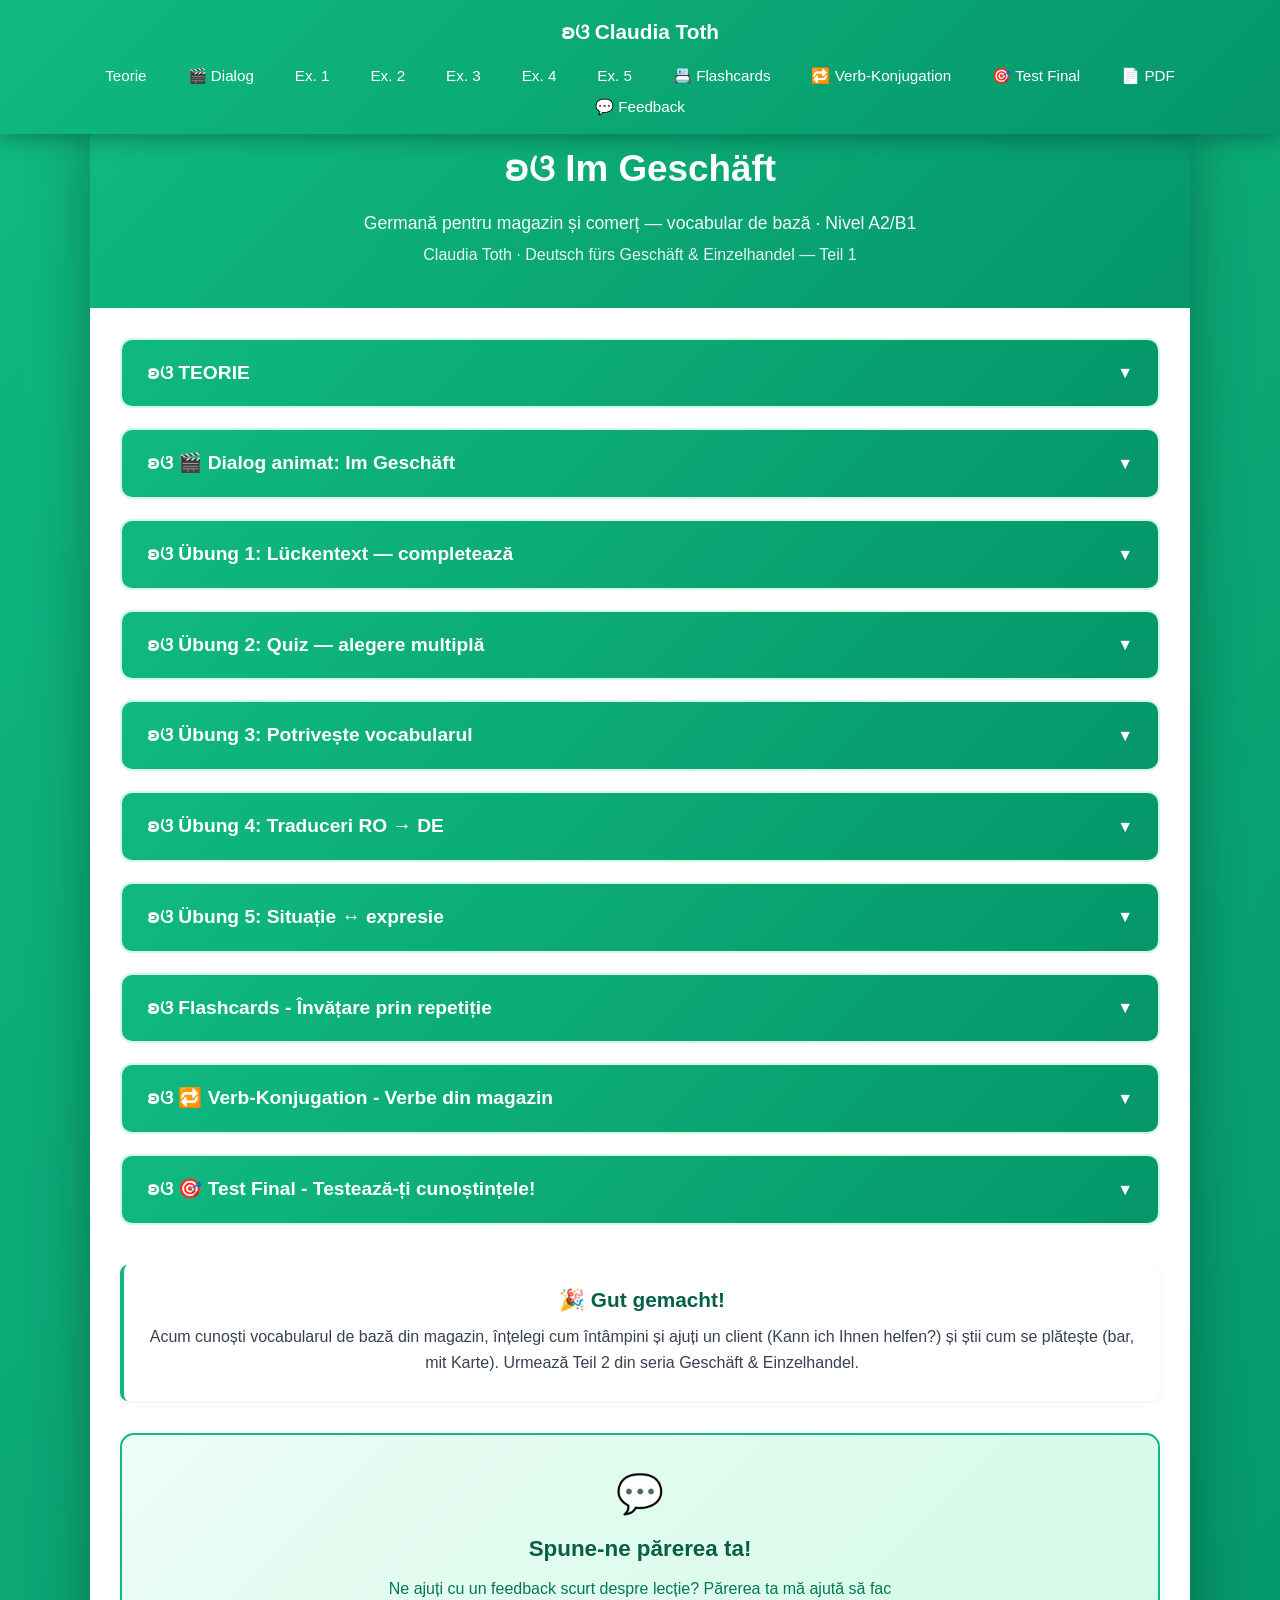
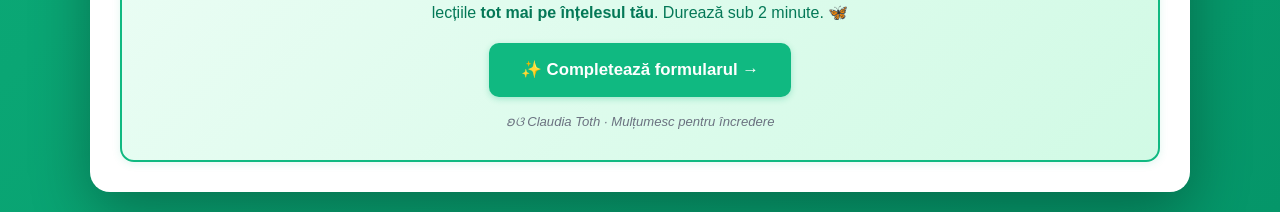
==== index.html @ 5a0e4836 "Geschäft Teil 1: Im Geschäft (A2/B1) — lecție completă Prima lecție din seria 🛒 Geschäft & Einzelhan" ====
<!DOCTYPE html>
<html lang="ro">
<head>
    <meta charset="UTF-8">
    <meta name="robots" content="noindex, nofollow">
    <meta name="viewport" content="width=device-width, initial-scale=1.0">
    <title>Im Geschäft — germană pentru magazin · A2/B1</title>
    <meta property="og:title" content="Geschäft Teil 1 — Im Geschäft">
    <meta property="og:description" content="Germană pentru magazin și comerț: vocabular de bază (client, casă de marcat, marfă, raft) + dialog animat la cumpărături. Nivel A2/B1.">
    <meta property="og:type" content="website">
    <link rel="stylesheet" href="styles.css">
</head>
<body>
    <nav class="navbar">
        <a href="#top" class="navbar-logo">ʚଓ Claudia Toth</a>
        <ul class="navbar-menu">
            <li><a href="#teorie" onclick="openSection(0)">Teorie</a></li>
            <li><a href="#dialog" onclick="openSection(1)">🎬 Dialog</a></li>
            <li><a href="#ex1" onclick="openSection(2)">Ex. 1</a></li>
            <li><a href="#ex2" onclick="openSection(3)">Ex. 2</a></li>
            <li><a href="#ex3" onclick="openSection(4)">Ex. 3</a></li>
            <li><a href="#ex4" onclick="openSection(5)">Ex. 4</a></li>
            <li><a href="#ex5" onclick="openSection(6)">Ex. 5</a></li>
            <li><a href="#flashcards" onclick="openSection(7)">📇 Flashcards</a></li>
            <li><a href="#verbs" onclick="openSection(8)">🔁 Verb-Konjugation</a></li>
            <li><a href="#final-test" onclick="openSection(9)">🎯 Test Final</a></li>
            <li><a href="curs-geschaeft-1-im-geschaeft.pdf" download>📄 PDF</a></li>
            <li><a href="https://yaz5dfqyx89.typeform.com/to/JHBHSIRc" target="_blank" rel="noopener noreferrer">💬 Feedback</a></li>
        </ul>
    </nav>

    <div class="container" id="top">
        <div class="header">
            <h1>ʚଓ Im Geschäft</h1>
            <p class="subtitle">Germană pentru magazin și comerț — vocabular de bază · Nivel A2/B1</p>
            <p>Claudia Toth · Deutsch fürs Geschäft & Einzelhandel — Teil 1</p>
        </div>

        <div class="content">
            <div class="section" id="teorie">
                <div class="section-header" onclick="toggleMainSection(0)"><h3>ʚଓ TEORIE</h3><span class="arrow">▼</span></div>
                <div class="section-content" id="main-section-0"><div id="theory-container"></div></div>
            </div>

            <div class="section" id="dialog">
                <div class="section-header" onclick="toggleMainSection(1)"><h3>ʚଓ 🎬 Dialog animat: Im Geschäft</h3><span class="arrow">▼</span></div>
                <div class="section-content" id="main-section-1">
                    <p style="margin-bottom:14px;"><em>Apasă ▶️ Pornește. Andreea intră într-un magazin, caută câteva produse și plătește la casă, vorbind cu vânzătoarea Frau Wagner. Ascultă cum folosesc vocabularul din lecție în context real. Reascultă orice replică cu 🔁.</em></p>
                    <div id="dialog1-container"></div>
                </div>
            </div>

            <div class="section" id="ex1">
                <div class="section-header" onclick="toggleMainSection(2)"><h3>ʚଓ Übung 1: Lückentext — completează</h3><span class="arrow">▼</span></div>
                <div class="section-content" id="main-section-2">
                    <div id="ex1-container"></div>
                    <div class="btn-container"><button class="btn btn-check" onclick="checkExercise(1)">✓ Verifica</button><button class="btn btn-reset" onclick="resetExercise(1)">↻ Reseteaza</button></div>
                    <div class="score" id="score-1"></div>
                </div>
            </div>

            <div class="section" id="ex2">
                <div class="section-header" onclick="toggleMainSection(3)"><h3>ʚଓ Übung 2: Quiz — alegere multiplă</h3><span class="arrow">▼</span></div>
                <div class="section-content" id="main-section-3">
                    <div id="ex2-container"></div>
                    <div class="btn-container"><button class="btn btn-check" onclick="checkExercise(2)">✓ Verifica</button><button class="btn btn-reset" onclick="resetExercise(2)">↻ Reseteaza</button></div>
                    <div class="score" id="score-2"></div>
                </div>
            </div>

            <div class="section" id="ex3">
                <div class="section-header" onclick="toggleMainSection(4)"><h3>ʚଓ Übung 3: Potrivește vocabularul</h3><span class="arrow">▼</span></div>
                <div class="section-content" id="main-section-4">
                    <div id="ex3-container"></div>
                    <div class="btn-container"><button class="btn btn-check" onclick="checkExercise(3)">✓ Verifica</button><button class="btn btn-reset" onclick="resetExercise(3)">↻ Reseteaza</button></div>
                    <div class="score" id="score-3"></div>
                </div>
            </div>

            <div class="section" id="ex4">
                <div class="section-header" onclick="toggleMainSection(5)"><h3>ʚଓ Übung 4: Traduceri RO → DE</h3><span class="arrow">▼</span></div>
                <div class="section-content" id="main-section-5">
                    <div id="ex4-container"></div>
                    <div class="btn-container"><button class="btn btn-check" onclick="checkExercise(4)">✓ Verifica</button><button class="btn btn-reset" onclick="resetExercise(4)">↻ Reseteaza</button></div>
                    <div class="score" id="score-4"></div>
                </div>
            </div>

            <div class="section" id="ex5">
                <div class="section-header" onclick="toggleMainSection(6)"><h3>ʚଓ Übung 5: Situație ↔ expresie</h3><span class="arrow">▼</span></div>
                <div class="section-content" id="main-section-6">
                    <div id="ex5-container"></div>
                    <div class="btn-container"><button class="btn btn-check" onclick="checkExercise(5)">✓ Verifica</button><button class="btn btn-reset" onclick="resetExercise(5)">↻ Reseteaza</button></div>
                    <div class="score" id="score-5"></div>
                </div>
            </div>

            <div class="section" id="flashcards">
                <div class="section-header" onclick="toggleMainSection(7)"><h3>ʚଓ Flashcards - Învățare prin repetiție</h3><span class="arrow">▼</span></div>
                <div class="section-content" id="main-section-7"><div id="flashcards-container"></div></div>
            </div>

            <div class="section" id="verbs">
                <div class="section-header" onclick="toggleMainSection(8)"><h3>ʚଓ 🔁 Verb-Konjugation - Verbe din magazin</h3><span class="arrow">▼</span></div>
                <div class="section-content" id="main-section-8"><div id="verbs-container"></div></div>
            </div>

            <div class="section" id="final-test">
                <div class="section-header" onclick="toggleMainSection(9)"><h3>ʚଓ 🎯 Test Final - Testează-ți cunoștințele!</h3><span class="arrow">▼</span></div>
                <div class="section-content" id="main-section-9"><div id="final-test-container"></div></div>
            </div>

            <div class="theory-box" style="text-align: center; margin-top: 40px;">
                <p style="font-size: 1.3rem; font-weight: bold; color: #065f46;">🎉 Gut gemacht!</p>
                <p>Acum cunoști vocabularul de bază din magazin, înțelegi cum întâmpini și ajuți un client (Kann ich Ihnen helfen?) și știi cum se plătește (bar, mit Karte). Urmează Teil 2 din seria Geschäft & Einzelhandel.</p>
            </div>

            <!-- ===== FEEDBACK BANNER ===== -->
            <div style="background: linear-gradient(135deg, #ecfdf5 0%, #d1fae5 100%); border: 2px solid #10B981; border-radius: 14px; padding: 28px 24px; margin-top: 32px; text-align: center; box-shadow: 0 2px 8px rgba(16, 185, 129, 0.12);">
                <div style="font-size: 2.4rem; margin-bottom: 6px;">💬</div>
                <h3 style="color: #065f46; font-size: 1.4rem; margin: 0 0 10px; font-weight: bold;">Spune-ne părerea ta!</h3>
                <p style="color: #047857; font-size: 1rem; margin: 0 0 18px; max-width: 540px; margin-left: auto; margin-right: auto; line-height: 1.5;">
                    Ne ajuți cu un feedback scurt despre lecție? Părerea ta mă ajută să fac lecțiile <strong>tot mai pe înțelesul tău</strong>. Durează sub 2 minute. 🦋
                </p>
                <a href="https://yaz5dfqyx89.typeform.com/to/JHBHSIRc" target="_blank" rel="noopener noreferrer" style="display: inline-block; background: #10B981; color: white; padding: 14px 32px; border-radius: 10px; text-decoration: none; font-weight: bold; font-size: 1.05rem; box-shadow: 0 2px 6px rgba(16, 185, 129, 0.3);">✨ Completează formularul →</a>
                <p style="color: #6b7280; font-size: 0.82rem; margin-top: 14px; font-style: italic;">ʚଓ Claudia Toth · Mulțumesc pentru încredere</p>
            </div>
        </div>
    </div>

    <script src="theory.js"></script>
    <script src="dialogs.js?v=1"></script>
    <script src="exercises.js"></script>
    <script src="flashcards.js"></script>
    <script src="verbs.js"></script>
    <script src="final-test.js"></script>
    <script src="main.js"></script>
</body>
</html>
---- styles.css ----
/* ============================================
   CLAUDIA TOTH - NOMEN-VERB-VERBINDUNGEN
   Design verde profesional · Mobile responsive
   ============================================ */

* {
    margin: 0;
    padding: 0;
    box-sizing: border-box;
}

body {
    font-family: 'Segoe UI', Tahoma, Geneva, Verdana, sans-serif;
    background: linear-gradient(135deg, #10b981 0%, #059669 100%);
    line-height: 1.6;
    padding: 0;
    padding-top: 80px;
    min-height: 100vh;
    color: #374151;
}

/* ============================================
   NAVIGATION BAR
   ============================================ */
.navbar {
    position: fixed;
    top: 0;
    left: 0;
    right: 0;
    background: linear-gradient(135deg, #10b981 0%, #059669 100%);
    padding: 15px 30px;
    box-shadow: 0 4px 20px rgba(0,0,0,0.3);
    z-index: 1000;
    display: flex;
    flex-direction: column;
    gap: 15px;
    align-items: center;
    justify-content: center;
}

.navbar-logo {
    color: white;
    font-size: 1.3rem;
    font-weight: bold;
    text-decoration: none;
}

.navbar-menu {
    display: flex;
    gap: 5px;
    list-style: none;
    align-items: center;
    flex-wrap: wrap;
    justify-content: center;
}

.navbar-menu a {
    color: white;
    text-decoration: none;
    padding: 10px 18px;
    border-radius: 8px;
    transition: all 0.3s;
    font-size: 0.95rem;
    font-weight: 500;
}

.navbar-menu a:hover {
    background: rgba(255,255,255,0.2);
    transform: translateY(-2px);
}

/* ============================================
   CONTAINER PRINCIPAL
   ============================================ */
.container {
    max-width: 1100px;
    margin: 20px auto;
    background: white;
    border-radius: 20px;
    box-shadow: 0 20px 60px rgba(0,0,0,0.3);
    overflow: hidden;
}

.header {
    background: linear-gradient(135deg, #10b981 0%, #059669 100%);
    color: white;
    padding: 40px 30px;
    text-align: center;
}

.header h1 {
    font-size: 2.3rem;
    margin-bottom: 10px;
}

.header .subtitle {
    font-size: 1.1rem;
    opacity: 0.95;
    margin-bottom: 5px;
}

.header p {
    font-size: 1rem;
    opacity: 0.9;
}

.content {
    padding: 30px;
}

/* ============================================
   SECȚIUNI (Teorie + Exerciții)
   ============================================ */
.section {
    margin-bottom: 20px;
    scroll-margin-top: 100px;
    border-radius: 12px;
    overflow: hidden;
    border: 2px solid #d1fae5;
}

.section-header {
    background: linear-gradient(135deg, #10b981 0%, #059669 100%);
    color: white;
    padding: 18px 25px;
    cursor: pointer;
    display: flex;
    justify-content: space-between;
    align-items: center;
    transition: all 0.3s;
}

.section-header:hover {
    background: linear-gradient(135deg, #059669 0%, #047857 100%);
}

.section-header h3 {
    font-size: 1.2rem;
}

.arrow {
    transition: transform 0.3s;
    font-size: 1rem;
}

.arrow.rotated {
    transform: rotate(180deg);
}

.section-content {
    display: none;
    padding: 25px;
    background: #f0fdf4;
}

.section-content.active {
    display: block;
    animation: fadeIn 0.4s ease-in-out;
}

@keyframes fadeIn {
    from { opacity: 0; transform: translateY(-5px); }
    to { opacity: 1; transform: translateY(0); }
}

/* ============================================
   SUB-SECȚIUNI (în Teorie)
   ============================================ */
.sub-section {
    margin-bottom: 12px;
    border-radius: 10px;
    overflow: hidden;
    border: 1px solid #a7f3d0;
    background: white;
}

.sub-section-header {
    background: #d1fae5;
    color: #065f46;
    padding: 12px 18px;
    cursor: pointer;
    display: flex;
    justify-content: space-between;
    align-items: center;
    font-weight: 600;
    transition: background 0.3s;
    gap: 10px;
}

.sub-section-header > span:first-child {
    flex: 1;
}

.sub-section-header:hover {
    background: #a7f3d0;
}

/* ============================================
   AUDIO PLAYER (Play / Stop la fiecare subtitlu)
   ============================================ */
.audio-player {
    display: flex;
    align-items: center;
}

.audio-btn {
    background: #10b981;
    color: white;
    border: none;
    width: 36px;
    height: 36px;
    border-radius: 50%;
    cursor: pointer;
    font-size: 0.9rem;
    transition: all 0.3s;
    display: flex;
    align-items: center;
    justify-content: center;
    padding: 0;
    box-shadow: 0 2px 6px rgba(16, 185, 129, 0.3);
}

.audio-btn:hover {
    background: #059669;
    transform: scale(1.1);
    box-shadow: 0 4px 10px rgba(16, 185, 129, 0.5);
}

.audio-btn:active {
    transform: scale(0.95);
}

.lesson-audio {
    display: flex;
    align-items: center;
    gap: 12px;
    margin-bottom: 18px;
    padding: 10px 14px;
    background: #f0fdf4;
    border-left: 4px solid #10b981;
    border-radius: 6px;
}

.lesson-audio-label {
    color: #065f46;
    font-weight: 600;
    font-size: 0.95rem;
}

.sub-arrow {
    transition: transform 0.3s;
}

.sub-arrow.rotated {
    transform: rotate(180deg);
}

.sub-section-content {
    display: none;
    padding: 18px;
    background: white;
}

.sub-section-content.active {
    display: block;
}

/* ============================================
   THEORY BOX
   ============================================ */
.theory-box {
    background: white;
    border-left: 4px solid #10b981;
    padding: 18px 22px;
    margin: 12px 0;
    border-radius: 8px;
    box-shadow: 0 2px 8px rgba(0,0,0,0.05);
}

.theory-box h4 {
    color: #065f46;
    margin-bottom: 10px;
    font-size: 1.1rem;
}

.theory-box p {
    margin-bottom: 8px;
}

.theory-box ul {
    margin-left: 20px;
    margin-top: 8px;
}

.theory-box li {
    margin-bottom: 6px;
}

/* Exemple în context */
.example-box {
    background: #ecfdf5;
    border: 1px dashed #10b981;
    padding: 12px 16px;
    border-radius: 8px;
    margin: 10px 0;
    font-style: italic;
}

.example-box .de {
    color: #065f46;
    font-weight: 600;
    font-style: normal;
}

.example-box .ro {
    color: #6b7280;
    font-size: 0.95rem;
    margin-top: 4px;
}

/* Tabele teorie */
.theory-table {
    width: 100%;
    border-collapse: collapse;
    margin: 12px 0;
    background: white;
    border-radius: 8px;
    overflow: hidden;
    box-shadow: 0 2px 6px rgba(0,0,0,0.05);
}

.theory-table th {
    background: #10b981;
    color: white;
    padding: 12px;
    text-align: left;
    font-weight: 600;
}

.theory-table td {
    padding: 10px 12px;
    border-bottom: 1px solid #d1fae5;
}

.theory-table tr:last-child td {
    border-bottom: none;
}

.theory-table tr:nth-child(even) {
    background: #f0fdf4;
}

.theory-table .verb {
    color: #059669;
    font-weight: bold;
}

.theory-table .nomen {
    color: #065f46;
    font-weight: 600;
}

.theory-table .ro-text {
    color: #6b7280;
    font-style: italic;
    font-size: 0.95rem;
}

/* ============================================
   EXERCIȚII
   ============================================ */
.exercise-instruction {
    background: #fffbeb;
    border-left: 4px solid #f59e0b;
    padding: 12px 18px;
    margin-bottom: 18px;
    border-radius: 8px;
    color: #78350f;
}

.exercise-item {
    background: white;
    padding: 15px 18px;
    margin-bottom: 12px;
    border-radius: 10px;
    display: flex;
    align-items: flex-start;
    gap: 12px;
    flex-wrap: wrap;
    box-shadow: 0 2px 6px rgba(0,0,0,0.05);
}

.exercise-number {
    background: #10b981;
    color: white;
    width: 30px;
    height: 30px;
    border-radius: 50%;
    display: flex;
    align-items: center;
    justify-content: center;
    font-weight: bold;
    flex-shrink: 0;
    font-size: 0.9rem;
}

.input-group {
    flex: 1;
    min-width: 200px;
    display: flex;
    flex-direction: column;
    gap: 6px;
}

.input-group label {
    color: #374151;
    font-size: 1rem;
    line-height: 1.5;
}

.input-group .nomen-highlight {
    color: #065f46;
    font-weight: bold;
    background: #d1fae5;
    padding: 2px 8px;
    border-radius: 5px;
}

.input-group input[type="text"],
.input-group select {
    padding: 10px 14px;
    border: 2px solid #d1fae5;
    border-radius: 8px;
    font-size: 1rem;
    font-family: inherit;
    transition: all 0.3s;
    background: white;
}

.input-group input[type="text"]:focus,
.input-group select:focus {
    outline: none;
    border-color: #10b981;
    box-shadow: 0 0 0 3px rgba(16, 185, 129, 0.15);
}

/* Multiple choice */
.mc-options {
    display: flex;
    flex-direction: column;
    gap: 8px;
    margin-top: 8px;
}

.mc-option {
    display: flex;
    align-items: center;
    gap: 10px;
    padding: 8px 12px;
    border-radius: 8px;
    transition: background 0.2s;
    cursor: pointer;
}

.mc-option:hover {
    background: #f0fdf4;
}

.mc-option input[type="radio"] {
    cursor: pointer;
    width: 18px;
    height: 18px;
    accent-color: #10b981;
}

.mc-option label {
    cursor: pointer;
    flex: 1;
}

/* Feedback */
.feedback {
    width: 100%;
    margin-top: 8px;
    padding: 0;
    font-size: 0.95rem;
    border-radius: 6px;
    transition: all 0.3s;
}

.feedback.correct {
    background: #d1fae5;
    color: #065f46;
    padding: 10px 14px;
    border-left: 3px solid #10b981;
}

.feedback.incorrect {
    background: #fee2e2;
    color: #991b1b;
    padding: 10px 14px;
    border-left: 3px solid #ef4444;
}

.feedback.correct::before {
    content: "✓ Richtig! ";
    font-weight: bold;
}

.feedback.incorrect::before {
    content: "✗ Falsch. ";
    font-weight: bold;
}

/* ============================================
   BUTOANE
   ============================================ */
.btn-container {
    display: flex;
    gap: 15px;
    justify-content: center;
    margin: 30px 0;
    flex-wrap: wrap;
}

.btn {
    padding: 14px 32px;
    border: none;
    border-radius: 10px;
    font-size: 1rem;
    font-weight: 600;
    cursor: pointer;
    transition: all 0.3s;
    font-family: inherit;
}

.btn-check {
    background: linear-gradient(135deg, #10b981 0%, #059669 100%);
    color: white;
}

.btn-check:hover {
    transform: translateY(-2px);
    box-shadow: 0 8px 20px rgba(16, 185, 129, 0.4);
}

.btn-reset {
    background: #6b7280;
    color: white;
}

.btn-reset:hover {
    background: #4b5563;
    transform: translateY(-2px);
    box-shadow: 0 8px 20px rgba(107, 114, 128, 0.4);
}

/* ============================================
   SCOR
   ============================================ */
.score {
    display: none;
    background: linear-gradient(135deg, #10b981 0%, #059669 100%);
    color: white;
    padding: 25px;
    border-radius: 12px;
    text-align: center;
    margin: 20px 0;
    scroll-margin-top: 100px;
}

.score.show {
    display: block;
    animation: fadeIn 0.5s;
}

.score-value {
    font-size: 2rem;
    font-weight: bold;
    margin-bottom: 10px;
}

.score-message {
    font-size: 1.1rem;
}

/* ============================================
   FLASHCARDS
   ============================================ */
.flashcard-counter {
    text-align: center;
    margin-bottom: 15px;
    color: #065f46;
    font-weight: 600;
}

.flashcard {
    background: white;
    border-radius: 16px;
    padding: 50px 30px;
    min-height: 220px;
    display: flex;
    align-items: center;
    justify-content: center;
    text-align: center;
    cursor: pointer;
    box-shadow: 0 4px 15px rgba(0,0,0,0.1);
    transition: transform 0.3s;
    position: relative;
    border: 3px solid #10b981;
}

.flashcard:hover {
    transform: scale(1.02);
}

.flashcard-content {
    width: 100%;
}

.flashcard .de {
    font-size: 1.8rem;
    color: #065f46;
    font-weight: bold;
    margin-bottom: 10px;
}

.flashcard .ro {
    font-size: 1.2rem;
    color: #6b7280;
    font-style: italic;
    display: none;
}

.flashcard.flipped .ro {
    display: block;
    animation: fadeIn 0.3s;
}

.flashcard-hint {
    position: absolute;
    bottom: 12px;
    left: 0;
    right: 0;
    color: #9ca3af;
    font-size: 0.85rem;
}

.flashcard-audio-btn {
    position: absolute;
    top: 15px;
    right: 15px;
    background: #10b981;
    color: white;
    border: none;
    width: 40px;
    height: 40px;
    border-radius: 50%;
    font-size: 1.2rem;
    cursor: pointer;
    transition: all 0.3s;
    display: flex;
    align-items: center;
    justify-content: center;
}

.flashcard-audio-btn:hover {
    background: #059669;
    transform: scale(1.1);
}

.flashcard-controls {
    display: flex;
    justify-content: space-between;
    gap: 15px;
    margin-top: 20px;
}

.flashcard-btn {
    flex: 1;
    background: linear-gradient(135deg, #10b981 0%, #059669 100%);
    color: white;
    padding: 12px;
    border: none;
    border-radius: 8px;
    cursor: pointer;
    font-size: 1rem;
    font-weight: 600;
    transition: all 0.3s;
    font-family: inherit;
}

.flashcard-btn:hover {
    transform: translateY(-2px);
    box-shadow: 0 4px 12px rgba(16, 185, 129, 0.4);
}

.flashcard-btn:disabled {
    background: #d1d5db;
    cursor: not-allowed;
    transform: none;
    box-shadow: none;
}

/* ============================================
   MOBILE RESPONSIVE
   ============================================ */
@media (max-width: 768px) {
    body {
        padding: 0;
        padding-top: 140px;
    }

    .navbar {
        padding: 15px;
    }

    .navbar-menu a {
        padding: 8px 12px;
        font-size: 0.85rem;
    }

    .container {
        margin: 10px;
        border-radius: 12px;
    }

    .header h1 {
        font-size: 1.6rem;
    }

    .header .subtitle {
        font-size: 0.95rem;
    }

    .content {
        padding: 15px;
    }

    .section-header h3 {
        font-size: 1rem;
    }

    .exercise-item {
        padding: 12px;
    }

    .input-group {
        min-width: 100%;
    }

    .btn {
        padding: 12px 24px;
        font-size: 0.95rem;
    }

    .flashcard {
        padding: 35px 20px;
        min-height: 180px;
    }

    .flashcard .de {
        font-size: 1.4rem;
    }

    .flashcard .ro {
        font-size: 1rem;
    }

    .theory-table,
    .grammar-table {
        font-size: 0.9rem;
        display: block;
        overflow-x: auto;
        white-space: nowrap;
        -webkit-overflow-scrolling: touch;
        max-width: 100%;
        scrollbar-width: thin;
        scrollbar-color: #f59e0b #fef3c7;
        background-image: linear-gradient(to right, transparent calc(100% - 32px), rgba(245, 158, 11, 0.28) 100%);
        background-attachment: local;
        background-repeat: no-repeat;
    }

    .theory-table::-webkit-scrollbar,
    .grammar-table::-webkit-scrollbar {
        height: 6px;
    }
    .theory-table::-webkit-scrollbar-track,
    .grammar-table::-webkit-scrollbar-track {
        background: #fef3c7;
        border-radius: 3px;
    }
    .theory-table::-webkit-scrollbar-thumb,
    .grammar-table::-webkit-scrollbar-thumb {
        background: #f59e0b;
        border-radius: 3px;
    }

    .theory-table::before,
    .grammar-table::before {
        content: '👈 Glisează lateral pentru toate coloanele 👉';
        display: block;
        background: #fef3c7;
        color: #92400e;
        padding: 6px 10px;
        font-size: 0.72rem;
        text-align: center;
        font-style: italic;
        border-radius: 6px 6px 0 0;
        white-space: nowrap;
        border-bottom: 1px solid #f59e0b;
        position: sticky;
        left: 0;
    }

    .theory-table th,
    .theory-table td,
    .grammar-table th,
    .grammar-table td {
        padding: 8px;
    }
}

/* ============================================
   TRADUCERI ROMÂNĂ sub fiecare propoziție germană
   Permanent vizibile sub tabelele de teorie
   ============================================ */
.ro-translation {
    display: inline-block;
    color: #6b7280;
    font-style: italic;
    font-size: 0.88rem;
    font-weight: normal;
    line-height: 1.4;
    margin-top: 4px;
    padding-left: 8px;
    border-left: 2px solid #fcd34d;
}

/* ============================================
   TEST FINAL - Wizard Style
   ============================================ */

/* Intro section */
.test-intro {
    background: white;
    padding: 30px;
    border-radius: 12px;
    text-align: center;
    box-shadow: 0 2px 8px rgba(0,0,0,0.05);
}

.test-intro h3 {
    color: #065f46;
    font-size: 1.5rem;
    margin-bottom: 15px;
}

.test-intro p {
    color: #374151;
    margin-bottom: 15px;
}

.test-info-list {
    list-style: none;
    padding: 0;
    margin: 20px auto;
    max-width: 500px;
    text-align: left;
}

.test-info-list li {
    padding: 8px 0;
    color: #374151;
}

.btn-large {
    padding: 16px 40px !important;
    font-size: 1.1rem !important;
    margin-top: 15px;
}

/* Wizard - container principal */
.test-wizard {
    background: white;
    padding: 30px;
    border-radius: 12px;
    box-shadow: 0 2px 8px rgba(0,0,0,0.05);
}

/* Progress bar */
.test-progress {
    margin-bottom: 25px;
}

.test-progress-info {
    display: flex;
    justify-content: space-between;
    margin-bottom: 10px;
    font-weight: 600;
    color: #065f46;
    flex-wrap: wrap;
    gap: 10px;
}

.test-progress-bar {
    height: 12px;
    background: #d1fae5;
    border-radius: 6px;
    overflow: hidden;
}

.test-progress-fill {
    height: 100%;
    background: linear-gradient(90deg, #10b981 0%, #059669 100%);
    transition: width 0.4s ease;
    border-radius: 6px;
    box-shadow: 0 0 8px rgba(16, 185, 129, 0.4);
}

/* Întrebarea curentă */
.test-question {
    background: #f0fdf4;
    padding: 25px;
    border-radius: 10px;
    margin-bottom: 20px;
    border: 2px solid #d1fae5;
}

.test-question-label {
    color: #065f46;
    font-weight: 600;
    font-size: 1.05rem;
    margin-bottom: 15px;
}

.test-question-content {
    font-size: 1.15rem;
    color: #374151;
    line-height: 1.8;
    margin-bottom: 12px;
}

.test-blank {
    background: #fef3c7;
    padding: 4px 16px;
    border-radius: 6px;
    border: 2px dashed #f59e0b;
    color: #78350f;
    font-weight: bold;
    margin-right: 8px;
}

.test-translation {
    display: block;
    color: #6b7280;
    font-style: italic;
    margin: 10px 0;
    font-size: 0.95rem;
}

.test-ro-text {
    background: #fff7ed;
    padding: 15px;
    border-radius: 8px;
    border-left: 4px solid #f59e0b;
    color: #78350f;
    font-weight: 500;
}

.test-input {
    width: 100%;
    padding: 12px 16px;
    border: 2px solid #d1fae5;
    border-radius: 8px;
    font-size: 1.05rem;
    font-family: inherit;
    transition: all 0.3s;
    background: white;
    margin-top: 10px;
}

.test-input:focus {
    outline: none;
    border-color: #10b981;
    box-shadow: 0 0 0 3px rgba(16, 185, 129, 0.15);
}

.test-mc {
    margin-top: 15px;
}

.test-mc .mc-option {
    background: white;
    padding: 12px 16px;
    border-radius: 8px;
    margin-bottom: 8px;
    border: 2px solid #d1fae5;
    transition: all 0.2s;
}

.test-mc .mc-option:hover {
    border-color: #10b981;
    background: #f0fdf4;
}

/* Controale wizard */
.test-controls {
    display: flex;
    gap: 12px;
    justify-content: space-between;
    margin-top: 25px;
    flex-wrap: wrap;
}

.btn-secondary {
    background: #6b7280;
    color: white;
}

.btn-secondary:hover {
    background: #4b5563;
    transform: translateY(-2px);
    box-shadow: 0 4px 12px rgba(107, 114, 128, 0.4);
}

.btn:disabled {
    opacity: 0.5;
    cursor: not-allowed;
    transform: none !important;
    box-shadow: none !important;
}

/* Buton ÎNAPOI LA TEORIE */
.btn-back {
    background: linear-gradient(135deg, #6366f1 0%, #4f46e5 100%);
    color: white;
}

.btn-back:hover {
    transform: translateY(-2px);
    box-shadow: 0 8px 20px rgba(99, 102, 241, 0.4);
}

.test-back-top {
    margin-bottom: 20px;
}

/* REZULTATE */
.test-results {
    background: white;
    padding: 30px;
    border-radius: 12px;
    box-shadow: 0 2px 8px rgba(0,0,0,0.05);
}

.test-result-card {
    text-align: center;
    padding: 30px;
    border-radius: 16px;
    margin-bottom: 25px;
}

.test-result-card.passed {
    background: linear-gradient(135deg, #10b981 0%, #059669 100%);
    color: white;
}

.test-result-card.failed {
    background: linear-gradient(135deg, #ef4444 0%, #dc2626 100%);
    color: white;
}

.test-result-emoji {
    font-size: 4rem;
    margin-bottom: 10px;
}

.test-result-badge {
    font-size: 1.3rem;
    font-weight: bold;
    letter-spacing: 2px;
    margin-bottom: 15px;
    opacity: 0.95;
}

.test-result-score {
    font-size: 3rem;
    font-weight: bold;
    margin-bottom: 5px;
}

.test-result-percentage {
    font-size: 2.5rem;
    font-weight: bold;
    margin-bottom: 20px;
    opacity: 0.9;
}

.test-result-message {
    font-size: 1rem;
    line-height: 1.6;
    max-width: 550px;
    margin: 0 auto;
    padding: 0 15px;
}

.pass-mark, .fail-mark {
    margin-top: 20px;
    padding: 12px;
    background: rgba(255,255,255,0.2);
    border-radius: 8px;
    font-weight: 600;
    font-size: 0.95rem;
}

/* Stats categorii */
.test-stats {
    background: #f0fdf4;
    padding: 20px;
    border-radius: 10px;
    margin-bottom: 20px;
    border-left: 4px solid #10b981;
}

.test-stats h4 {
    color: #065f46;
    margin-bottom: 12px;
}

.test-stats ul {
    list-style: none;
    padding: 0;
}

.test-stats li {
    padding: 8px 0;
    border-bottom: 1px solid #d1fae5;
    color: #374151;
}

.test-stats li:last-child {
    border-bottom: none;
}

/* Greșeli */
.test-mistakes {
    background: #fef2f2;
    padding: 20px;
    border-radius: 10px;
    margin-bottom: 20px;
    border-left: 4px solid #ef4444;
}

.test-mistakes h4 {
    color: #991b1b;
    margin-bottom: 15px;
}

.mistake-item {
    background: white;
    padding: 12px 15px;
    border-radius: 8px;
    margin-bottom: 10px;
    line-height: 1.6;
}

/* Acțiuni finale */
.test-final-actions {
    display: flex;
    gap: 15px;
    justify-content: center;
    flex-wrap: wrap;
    margin-top: 25px;
}

/* Mobile responsive pentru test */
@media (max-width: 768px) {
    .test-intro,
    .test-wizard,
    .test-results {
        padding: 20px 15px;
    }
    
    .test-question {
        padding: 18px 15px;
    }
    
    .test-question-content {
        font-size: 1rem;
    }
    
    .test-result-emoji {
        font-size: 3rem;
    }
    
    .test-result-score {
        font-size: 2.2rem;
    }
    
    .test-result-percentage {
        font-size: 1.8rem;
    }
    
    .test-controls {
        flex-direction: column;
    }

    .test-controls .btn {
        width: 100%;
    }
}

/* ============================================
   EX1 - CLICK-MATCH (DE ↔ RO)
   ============================================ */
.dm-board {
    display: grid;
    grid-template-columns: 1fr 1fr;
    gap: 18px;
    margin: 15px 0;
}

.dm-col {
    background: white;
    padding: 14px;
    border-radius: 10px;
    box-shadow: 0 2px 6px rgba(0,0,0,0.05);
    display: flex;
    flex-direction: column;
    gap: 8px;
}

.dm-col-title {
    color: #065f46;
    font-weight: bold;
    margin-bottom: 6px;
    text-align: center;
    font-size: 1rem;
    padding-bottom: 8px;
    border-bottom: 2px solid #d1fae5;
}

.dm-tile {
    padding: 10px 14px;
    background: #f0fdf4;
    border: 2px solid #d1fae5;
    border-radius: 8px;
    cursor: pointer;
    transition: all 0.2s;
    font-weight: 500;
    color: #065f46;
    text-align: center;
}

.dm-tile:hover {
    background: #d1fae5;
    border-color: #10b981;
    transform: translateY(-1px);
}

.dm-tile.dm-selected {
    background: #fef3c7;
    border-color: #f59e0b;
    color: #78350f;
}

.dm-tile.dm-correct {
    background: #d1fae5;
    border-color: #10b981;
    color: #065f46;
    cursor: default;
    opacity: 0.7;
}

.dm-tile.dm-wrong {
    background: #fee2e2;
    border-color: #ef4444;
    color: #991b1b;
    animation: shake 0.4s;
}

.dm-status {
    text-align: center;
    margin-top: 12px;
    padding: 10px;
    background: #fffbeb;
    border-radius: 8px;
    color: #78350f;
    font-weight: 600;
    border-left: 4px solid #f59e0b;
}

@keyframes shake {
    0%, 100% { transform: translateX(0); }
    25% { transform: translateX(-5px); }
    75% { transform: translateX(5px); }
}

/* ============================================
   EX2 - SORT 5 COLOANE
   ============================================ */
.sort-pool {
    display: flex;
    flex-wrap: wrap;
    gap: 8px;
    padding: 14px;
    background: white;
    border: 2px dashed #10b981;
    border-radius: 10px;
    margin: 15px 0;
    min-height: 60px;
}

.sort-tile {
    padding: 8px 14px;
    background: #f0fdf4;
    border: 2px solid #d1fae5;
    border-radius: 8px;
    cursor: pointer;
    transition: all 0.2s;
    font-weight: 500;
    color: #065f46;
    user-select: none;
}

.sort-tile:hover {
    background: #d1fae5;
    border-color: #10b981;
}

.sort-tile.sort-selected {
    background: #fef3c7;
    border-color: #f59e0b;
    color: #78350f;
}

.sort-tile.sort-wrong {
    background: #fee2e2;
    border-color: #ef4444;
    color: #991b1b;
    animation: shake 0.4s;
}

.sort-tile.sort-placed {
    background: #d1fae5;
    border-color: #10b981;
    color: #065f46;
    cursor: default;
}

.sort-cols {
    display: grid;
    grid-template-columns: repeat(5, 1fr);
    gap: 10px;
    margin-top: 12px;
}

.sort-col {
    background: white;
    border: 2px solid #d1fae5;
    border-radius: 10px;
    padding: 10px;
    cursor: pointer;
    min-height: 140px;
    transition: all 0.2s;
}

.sort-col:hover {
    border-color: #10b981;
    background: #f0fdf4;
}

.sort-col-title {
    text-align: center;
    font-weight: bold;
    color: white;
    background: linear-gradient(135deg, #10b981 0%, #059669 100%);
    padding: 6px 10px;
    border-radius: 6px;
    margin-bottom: 8px;
    font-size: 1rem;
}

.sort-col-body {
    display: flex;
    flex-direction: column;
    gap: 6px;
}

/* ============================================
   EX3 - SATZBAU KLAMMER (click-to-build)
   ============================================ */
.satzbau-item {
    background: white;
    padding: 15px 18px;
    margin-bottom: 12px;
    border-radius: 10px;
    display: flex;
    align-items: flex-start;
    gap: 12px;
    box-shadow: 0 2px 6px rgba(0,0,0,0.05);
}

.satzbau-answer {
    min-height: 50px;
    padding: 12px;
    background: #fffbeb;
    border: 2px dashed #f59e0b;
    border-radius: 8px;
    margin: 8px 0;
    display: flex;
    flex-wrap: wrap;
    gap: 6px;
    align-items: center;
}

.satzbau-answer-placeholder {
    color: #9ca3af;
    font-style: italic;
    font-size: 0.95rem;
}

.satzbau-pool {
    display: flex;
    flex-wrap: wrap;
    gap: 8px;
    padding: 10px;
    background: #f0fdf4;
    border-radius: 8px;
    margin-top: 8px;
}

.satzbau-word {
    padding: 8px 14px;
    background: white;
    border: 2px solid #d1fae5;
    border-radius: 8px;
    cursor: pointer;
    transition: all 0.2s;
    font-weight: 500;
    color: #065f46;
    user-select: none;
}

.satzbau-word:hover {
    background: #d1fae5;
    border-color: #10b981;
    transform: translateY(-1px);
}

.satzbau-word.satzbau-used {
    background: #f3f4f6;
    color: #d1d5db;
    border-color: #e5e7eb;
    cursor: not-allowed;
    opacity: 0.5;
}

.satzbau-picked {
    padding: 6px 12px;
    background: #10b981;
    color: white;
    border-radius: 6px;
    cursor: pointer;
    font-weight: 500;
    transition: all 0.2s;
}

.satzbau-picked:hover {
    background: #ef4444;
}

/* ============================================
   EX4 - AUDIO DICTATION
   ============================================ */
.dict-play-btn {
    background: linear-gradient(135deg, #10b981 0%, #059669 100%);
    color: white;
    border: none;
    padding: 8px 16px;
    border-radius: 8px;
    cursor: pointer;
    font-weight: 600;
    font-family: inherit;
    transition: all 0.2s;
    font-size: 0.95rem;
}

.dict-play-btn:hover {
    transform: translateY(-1px);
    box-shadow: 0 4px 10px rgba(16, 185, 129, 0.4);
}

/* ============================================
   EX5 - FIND-THE-MISTAKE
   ============================================ */
.mistake-options {
    display: flex;
    flex-direction: column;
    gap: 8px;
    margin-top: 8px;
}

.mistake-opt {
    padding: 10px 14px;
    background: white;
    border: 2px solid #d1fae5;
    border-radius: 8px;
    cursor: pointer;
    transition: all 0.2s;
    color: #374151;
}

.mistake-opt:hover {
    border-color: #10b981;
    background: #f0fdf4;
}

.mistake-opt.mistake-picked {
    border-color: #f59e0b;
    background: #fef3c7;
    color: #78350f;
    font-weight: 600;
}

.mistake-opt-letter {
    font-weight: bold;
    color: #065f46;
    margin-right: 6px;
}

/* ============================================
   MOBILE pentru widgeturile interactive
   ============================================ */
@media (max-width: 768px) {
    .dm-board {
        grid-template-columns: 1fr;
        gap: 12px;
    }
    .sort-cols {
        grid-template-columns: repeat(2, 1fr);
    }
    .sort-col {
        min-height: 100px;
    }
    .satzbau-item {
        flex-direction: column;
        padding: 12px;
    }
}

/* ============================================
   PDF — footer @page + secțiuni EXPANDATE la print
   ⚠️ NU se schimbă interfața web. Doar la PRINT secțiunile colapsabile
   se deschid, ca PDF-ul să conțină MATERIA, nu doar header-ele.
   ============================================ */
@page {
    size: A4;
    margin: 18mm 14mm 22mm 14mm;
    @bottom-left { content: "ʚଓ © 2026 Claudia Toth"; font-size: 9pt; color: #065f46; }
    @bottom-right { content: "pag. " counter(page) " / " counter(pages); font-size: 9pt; color: #6b7280; }
}

@media print {
    /* Forțează TOATE secțiunile + sub-secțiunile deschise → PDF cu materia completă */
    .section-content { display: block !important; }
    .sub-section-content { display: block !important; }
    /* Ascunde decorațiunile interactive (săgeți, navbar, butoane verifică/reset) */
    .navbar { display: none !important; }
    .arrow, .sub-arrow { display: none !important; }
    .btn-container { display: none !important; }
    .section-header, .sub-section-header { cursor: default; }
    /* Păstrează culorile la print (verzi + gradient) */
    body { background: white; padding-top: 0; -webkit-print-color-adjust: exact; print-color-adjust: exact; }
    .container { box-shadow: none; margin: 0; max-width: 100%; }
    .header, .section-header { -webkit-print-color-adjust: exact; print-color-adjust: exact; }
    /* Evită break-uri inestetice în mijlocul tabelelor/cardurilor */
    .theory-box, .example-box, .theory-table, .sub-section { page-break-inside: avoid; break-inside: avoid; }
}

/* ===== CAST BANNER (personajele Annettes Deutschkurs) =====
   ⚠️ NU șterge — acest bloc este parte din TEMPLATE-ul canonical
   folosit de lesson-generator. Rămâne dormant dacă lecția nu are
   <div class="cast-banner"> în HTML, dar e ACTIV pentru toate
   lecțiile noi generate care folosesc cast-grid (A1+A2 standard).
   Spec complet în IMPORTANT PENTRU AGENTI/AGENTS-README.md §🌐 CAST GRID. */
.cast-banner {
    background: linear-gradient(135deg, #ecfdf5 0%, #d1fae5 100%);
    border: 2px solid #10B981;
    border-radius: 12px;
    padding: 16px;
    margin: 20px 0;
    text-align: center;
}
.cast-banner h4 {
    color: #065f46;
    margin: 0 0 12px;
    font-size: 1.1rem;
}
.cast-grid {
    display: grid;
    grid-template-columns: repeat(6, 1fr);
    gap: 8px;
    max-width: 720px;
    margin: 0 auto;
}
.cast-card {
    background: #fff;
    border-radius: 8px;
    padding: 8px 4px;
    text-align: center;
    box-shadow: 0 1px 3px rgba(0,0,0,0.06);
}
.cast-card img {
    width: 60px;
    height: 80px;
    object-fit: contain;
    display: block;
    margin: 0 auto 4px;
}
.cast-card .name {
    font-size: 0.72rem;
    font-weight: 700;
    color: #065f46;
    line-height: 1.2;
}
.cast-card .detail {
    font-size: 0.65rem;
    color: #6b7280;
    line-height: 1.2;
    margin-top: 2px;
}
@media (max-width: 768px) {
    .cast-grid { grid-template-columns: repeat(3, 1fr); }
}

/* ===== ANDREEA NOTE (caseta cu tip de la cursantă Andreea) — REGULA 15 ===== */
/* Avatar 44×56px (NU dimensiune nativă!) — adăugat în template 28 mai 2026 */
/* după bug raportat de Claudia pe A2 L2 (andreeas-diplom) */
.andreea-note {
    background: #fffbeb;
    border-left: 4px solid #f59e0b;
    border-radius: 0 8px 8px 0;
    padding: 12px 16px;
    margin: 14px 0;
    display: flex;
    gap: 12px;
    align-items: flex-start;
}
.andreea-note-avatar {
    width: 44px;
    height: 56px;
    object-fit: contain;
    flex-shrink: 0;
}
.andreea-note-content {
    flex: 1;
}
.andreea-note-content .speaker {
    font-weight: 700;
    color: #92400e;
    font-size: 0.85rem;
    margin-bottom: 4px;
}
.andreea-note-content .speaker::before {
    content: "💚 ";
}
.andreea-note-content .text {
    color: #78350f;
    font-size: 0.92rem;
    font-style: italic;
    line-height: 1.55;
}

/* ===== GRAMMAR-TABLE (desktop) — REGULA 3 OBLIGATORIE ===== */
/* Adăugat 28 mai 2026 în template — lipsea din global CSS */
.grammar-table {
    width: 100%;
    border-collapse: collapse;
    margin: 10px 0;
    background: white;
    border-radius: 6px;
    overflow: hidden;
    box-shadow: 0 1px 4px rgba(0,0,0,0.04);
}
.grammar-table th {
    background: #d1fae5;
    color: #065f46;
    padding: 12px 16px;
    text-align: left;
    font-weight: 600;
    border-bottom: 2px solid #047857;
    white-space: nowrap;
}
.grammar-table td {
    padding: 12px 16px;
    border-bottom: 1px solid #ecfdf5;
    vertical-align: middle;
}
.grammar-table tr:last-child td {
    border-bottom: none;
}
.grammar-table tr:nth-child(even) {
    background: #f0fdf4;
}

/* ===== REGULA 14 PATCH â€” touch scroll mobile (fix raportat 31 mai 2026) ===== */
@media (max-width: 768px) {
    .theory-table,
    .grammar-table {
        touch-action: pan-x !important;
        -webkit-overflow-scrolling: touch !important;
        overflow-x: auto !important;
    }
    /* Wrapper-ul (theory-box) nu trebuie sÄƒ blocheze scroll-ul */
    .theory-box {
        overflow: visible !important;
    }
    /* Verb cards la fel */
    .verb-card {
        overflow-x: auto !important;
        -webkit-overflow-scrolling: touch !important;
    }
}

/* ============================================
   DIALOG ANIMAT (motor Pflege) — Andreea ↔ Annette
   ============================================ */
.animated-dialog { background: white; border-radius: 16px; padding: 20px; margin: 16px 0; box-shadow: 0 4px 18px rgba(6, 95, 70, 0.1); }
.dialog-context { background: #f0fdf4; border-left: 4px solid #10b981; padding: 10px 14px; border-radius: 6px; color: #065f46; font-size: 0.9rem; margin-bottom: 18px; }
.stage-container { background: linear-gradient(135deg, #f0fdf4 0%, #ecfdf5 100%); border-radius: 12px; padding: 24px 16px; margin: 14px 0; }
.stage { display: grid; grid-template-columns: 1fr 1fr; gap: 24px; align-items: start; }
.character-wrapper { display: flex; flex-direction: column; align-items: center; position: relative; transition: all 0.3s; opacity: 0.55; }
.character-wrapper.speaking { opacity: 1; transform: scale(1.05); }
.character-wrapper.speaking .character-avatar { animation: pulse 1.5s infinite; box-shadow: 0 0 0 6px rgba(16, 185, 129, 0.25); }
@keyframes pulse { 0% { box-shadow: 0 0 0 0 rgba(16, 185, 129, 0.4); } 70% { box-shadow: 0 0 0 12px rgba(16, 185, 129, 0); } 100% { box-shadow: 0 0 0 0 rgba(16, 185, 129, 0); } }
.character-avatar { width: 90px; height: 90px; border-radius: 50%; overflow: hidden; border: 3px solid #10b981; background: white; display: flex; align-items: center; justify-content: center; }
.character-avatar img { width: 100%; height: 100%; object-fit: cover; }
.character-label { margin-top: 8px; color: #065f46; font-weight: 700; font-size: 0.95rem; }
.speech-bubble { position: relative; margin-top: 14px; background: white; border: 2px solid #10b981; border-radius: 14px; padding: 12px 16px; width: 100%; max-width: 280px; opacity: 0; transform: translateY(8px); transition: opacity 0.3s, transform 0.3s; pointer-events: none; box-shadow: 0 4px 12px rgba(6, 95, 70, 0.08); }
.speech-bubble::before { content: ''; position: absolute; top: -10px; left: 50%; transform: translateX(-50%); width: 0; height: 0; border-left: 8px solid transparent; border-right: 8px solid transparent; border-bottom: 10px solid #10b981; }
.speech-bubble::after { content: ''; position: absolute; top: -7px; left: 50%; transform: translateX(-50%); width: 0; height: 0; border-left: 7px solid transparent; border-right: 7px solid transparent; border-bottom: 8px solid white; }
.speech-bubble.visible { opacity: 1; transform: translateY(0); }
.speech-bubble .bubble-de, .speech-bubble .bubble-ro { transition: opacity 0.18s ease; }
.speech-bubble.text-fading .bubble-de, .speech-bubble.text-fading .bubble-ro { opacity: 0.15; }
.bubble-de { color: #065f46; font-weight: 600; font-size: 0.95rem; margin-bottom: 6px; line-height: 1.4; }
.bubble-ro { color: #6b7280; font-style: italic; font-size: 0.85rem; line-height: 1.4; }
.dialog-controls { display: flex; justify-content: center; gap: 10px; margin: 16px 0 10px; flex-wrap: wrap; }
.btn-dialog { background: linear-gradient(135deg, #10b981 0%, #059669 100%); color: white; border: none; padding: 10px 18px; border-radius: 8px; cursor: pointer; font-size: 0.92rem; font-weight: 600; transition: all 0.2s; font-family: inherit; }
.btn-dialog:hover:not(:disabled) { transform: translateY(-2px); box-shadow: 0 4px 12px rgba(16, 185, 129, 0.3); }
.btn-dialog:disabled { background: #d1d5db; cursor: not-allowed; }
.dialog-progress { text-align: center; margin-top: 8px; }
.progress-bar { height: 8px; background: #e5e7eb; border-radius: 4px; overflow: hidden; margin-bottom: 6px; }
.progress-fill { height: 100%; background: linear-gradient(135deg, #10b981 0%, #059669 100%); transition: width 0.3s ease-out; width: 0%; }
.progress-text { color: #065f46; font-size: 0.85rem; font-weight: 600; }
.transcript-details { margin-top: 16px; background: #f0fdf4; border-radius: 8px; padding: 10px 14px; }
.transcript-details summary { color: #065f46; font-weight: 600; cursor: pointer; padding: 4px 0; }
.transcript-list { margin-top: 10px; }
.reply-item { background: white; border-left: 4px solid #d1d5db; padding: 10px 12px; border-radius: 6px; margin-bottom: 8px; transition: all 0.3s; }
.reply-item.active { border-left-color: #10b981; background: #f0fdf4; transform: translateX(4px); }
.reply-header { display: flex; align-items: center; gap: 10px; margin-bottom: 6px; }
.reply-num { color: #6b7280; font-size: 0.85rem; font-weight: 700; }
.reply-speaker { color: #065f46; font-weight: 600; font-size: 0.88rem; flex: 1; }
.speaker-andreea { color: #047857; }
.speaker-annette { color: #a21caf; }
.btn-replay-reply { background: #ecfdf5; border: 1px solid #10b981; color: #065f46; border-radius: 6px; padding: 3px 8px; cursor: pointer; font-size: 0.8rem; }
.btn-replay-reply:hover { background: #d1fae5; }
.reply-de { color: #065f46; font-weight: 600; font-size: 0.92rem; line-height: 1.45; }
.reply-ro { color: #6b7280; font-style: italic; font-size: 0.85rem; margin-top: 2px; }
@media (max-width: 768px) {
    .stage { grid-template-columns: 1fr; gap: 32px; }
}

/* ===== Kenji — avatar emoji (student invitat Japonia) ===== */
.kenji-avatar { background: linear-gradient(135deg, #eff6ff 0%, #dbeafe 100%); font-size: 44px; }
.speaker-kenji { color: #2563eb; }

/* ===== Herr Keller — avatar emoji (angajat bancă) ===== */
.keller-avatar { background: linear-gradient(135deg, #eef2ff 0%, #e0e7ff 100%); font-size: 44px; }
.speaker-keller { color: #4338ca; }

/* ===== Frau Wagner — avatar emoji (vânzătoare) ===== */
.wagner-avatar { background: linear-gradient(135deg, #fef3c7 0%, #fde68a 100%); font-size: 44px; }
.speaker-wagner { color: #b45309; }
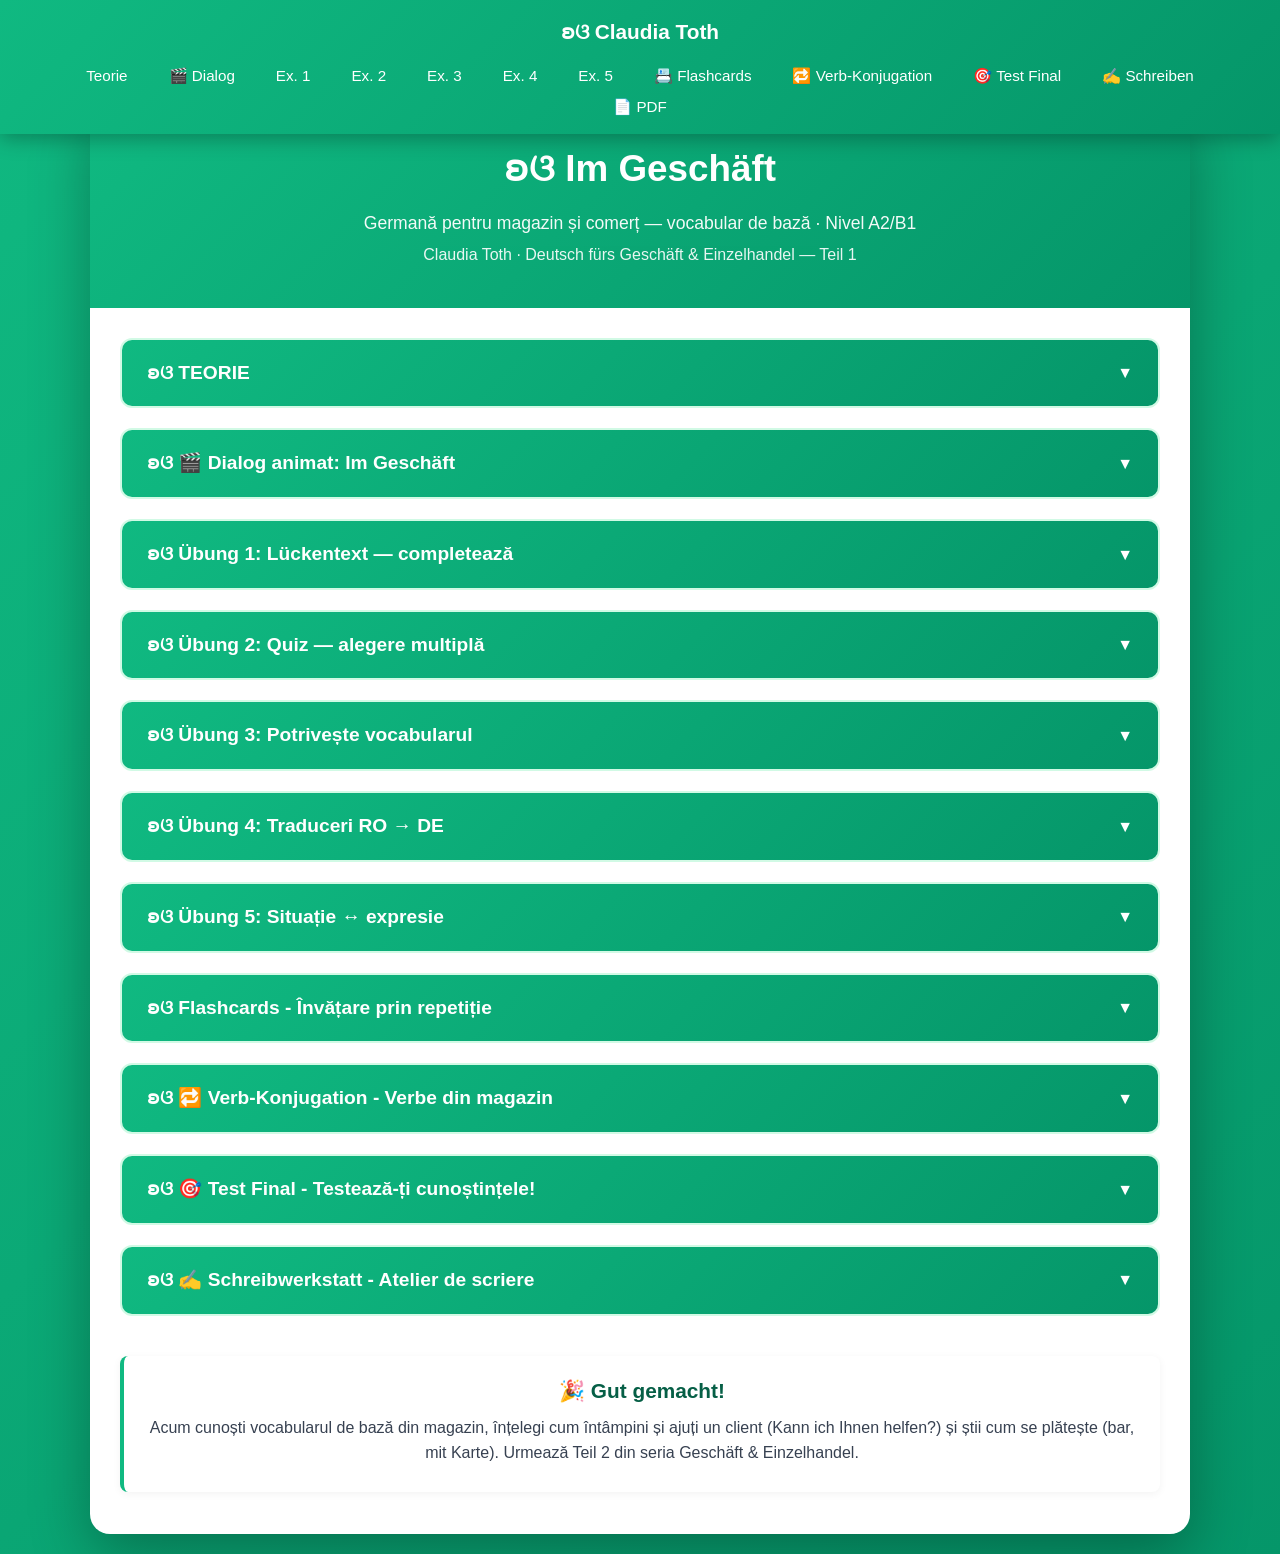
==== commit fa54330c: "Geschäft: scot banner Feedback, adaug Schreibwerkstatt cu Google Form (forms.gle/cymwSGK9fYB5ktFq9)" ====
--- a/index.html
+++ b/index.html
@@ -24,8 +24,8 @@
             <li><a href="#flashcards" onclick="openSection(7)">📇 Flashcards</a></li>
             <li><a href="#verbs" onclick="openSection(8)">🔁 Verb-Konjugation</a></li>
             <li><a href="#final-test" onclick="openSection(9)">🎯 Test Final</a></li>
+            <li><a href="#schreiben" onclick="openSection(10)">✍️ Schreiben</a></li>
             <li><a href="curs-geschaeft-1-im-geschaeft.pdf" download>📄 PDF</a></li>
-            <li><a href="https://yaz5dfqyx89.typeform.com/to/JHBHSIRc" target="_blank" rel="noopener noreferrer">💬 Feedback</a></li>
         </ul>
     </nav>
 
@@ -110,20 +110,37 @@
                 <div class="section-content" id="main-section-9"><div id="final-test-container"></div></div>
             </div>
 
+            <div class="section" id="schreiben">
+                <div class="section-header" onclick="toggleMainSection(10)"><h3>ʚଓ ✍️ Schreibwerkstatt - Atelier de scriere</h3><span class="arrow">▼</span></div>
+                <div class="section-content" id="main-section-10">
+                    <div class="exercise-instruction">
+                        <strong>✍️ Sarcina de scriere:</strong> Scrie un text scurt (aprox. <strong>40-60 de cuvinte</strong>) despre o experiență la cumpărături într-un magazin german. Folosește <strong>minimum 6 cuvinte</strong> din lecție.
+                    </div>
+                    <div class="theory-box" style="background:#f0fdf4;">
+                        <h4>💡 Răspunde la întrebările (Leitfragen):</h4>
+                        <ul style="margin:6px 0 0 18px; line-height:1.7;">
+                            <li>🛒 <strong>Wo waren Sie?</strong> (Unde ai fost? — der Supermarkt, das Geschäft, der Laden)</li>
+                            <li>🧺 <strong>Was haben Sie gekauft?</strong> (Ce ai cumpărat? — die Ware, im Angebot)</li>
+                            <li>💳 <strong>Wie haben Sie bezahlt?</strong> (Cum ai plătit? — bar, mit Karte, an der Kasse)</li>
+                            <li>⚠️ <strong>Gab es ein Problem?</strong> (A fost o problemă? — ausverkauft, der Preis stimmt nicht, umtauschen)</li>
+                            <li>🙂 <strong>Wie hat die Verkäuferin geholfen?</strong> (Cum te-a ajutat vânzătoarea? — Kann ich Ihnen helfen?)</li>
+                        </ul>
+                    </div>
+                    <div class="theory-box" style="background:#fffbeb; border-left:4px solid #f59e0b;">
+                        <h4>📝 Model (ca să-ți fie mai ușor):</h4>
+                        <p class="de" style="color:#065f46;"><em>Gestern war ich im Supermarkt. Ich habe Brot, Milch und Obst gekauft. Das Obst war im Angebot. An der Kasse habe ich mit Karte bezahlt. Der Zucker war leider ausverkauft. Die Verkäuferin war sehr nett und hat mir geholfen. Sie hat gesagt: „Morgen bekommen wir neue Ware."</em></p>
+                        <p class="ro" style="color:#6b7280; font-style:italic;">(Ieri am fost la supermarket. Am cumpărat pâine, lapte și fructe. Fructele erau la ofertă. La casă am plătit cu cardul. Zahărul era, din păcate, epuizat. Vânzătoarea a fost foarte amabilă și m-a ajutat. A spus: „Mâine primim marfă nouă.")</p>
+                    </div>
+                    <div style="text-align:center; margin-top:22px;">
+                        <p style="color:#047857; margin-bottom:14px; font-size:1rem;">Când ești gata, trimite-mi textul tău prin formular. Îl citesc și îți dau feedback personalizat. 🦋</p>
+                        <a href="https://forms.gle/cymwSGK9fYB5ktFq9" target="_blank" rel="noopener noreferrer" style="display:inline-block; background:#10B981; color:white; padding:14px 32px; border-radius:10px; text-decoration:none; font-weight:bold; font-size:1.05rem; box-shadow:0 2px 6px rgba(16,185,129,0.3);">✍️ Trimite textul tău →</a>
+                    </div>
+                </div>
+            </div>
+
             <div class="theory-box" style="text-align: center; margin-top: 40px;">
                 <p style="font-size: 1.3rem; font-weight: bold; color: #065f46;">🎉 Gut gemacht!</p>
                 <p>Acum cunoști vocabularul de bază din magazin, înțelegi cum întâmpini și ajuți un client (Kann ich Ihnen helfen?) și știi cum se plătește (bar, mit Karte). Urmează Teil 2 din seria Geschäft & Einzelhandel.</p>
-            </div>
-
-            <!-- ===== FEEDBACK BANNER ===== -->
-            <div style="background: linear-gradient(135deg, #ecfdf5 0%, #d1fae5 100%); border: 2px solid #10B981; border-radius: 14px; padding: 28px 24px; margin-top: 32px; text-align: center; box-shadow: 0 2px 8px rgba(16, 185, 129, 0.12);">
-                <div style="font-size: 2.4rem; margin-bottom: 6px;">💬</div>
-                <h3 style="color: #065f46; font-size: 1.4rem; margin: 0 0 10px; font-weight: bold;">Spune-ne părerea ta!</h3>
-                <p style="color: #047857; font-size: 1rem; margin: 0 0 18px; max-width: 540px; margin-left: auto; margin-right: auto; line-height: 1.5;">
-                    Ne ajuți cu un feedback scurt despre lecție? Părerea ta mă ajută să fac lecțiile <strong>tot mai pe înțelesul tău</strong>. Durează sub 2 minute. 🦋
-                </p>
-                <a href="https://yaz5dfqyx89.typeform.com/to/JHBHSIRc" target="_blank" rel="noopener noreferrer" style="display: inline-block; background: #10B981; color: white; padding: 14px 32px; border-radius: 10px; text-decoration: none; font-weight: bold; font-size: 1.05rem; box-shadow: 0 2px 6px rgba(16, 185, 129, 0.3);">✨ Completează formularul →</a>
-                <p style="color: #6b7280; font-size: 0.82rem; margin-top: 14px; font-style: italic;">ʚଓ Claudia Toth · Mulțumesc pentru încredere</p>
             </div>
         </div>
     </div>
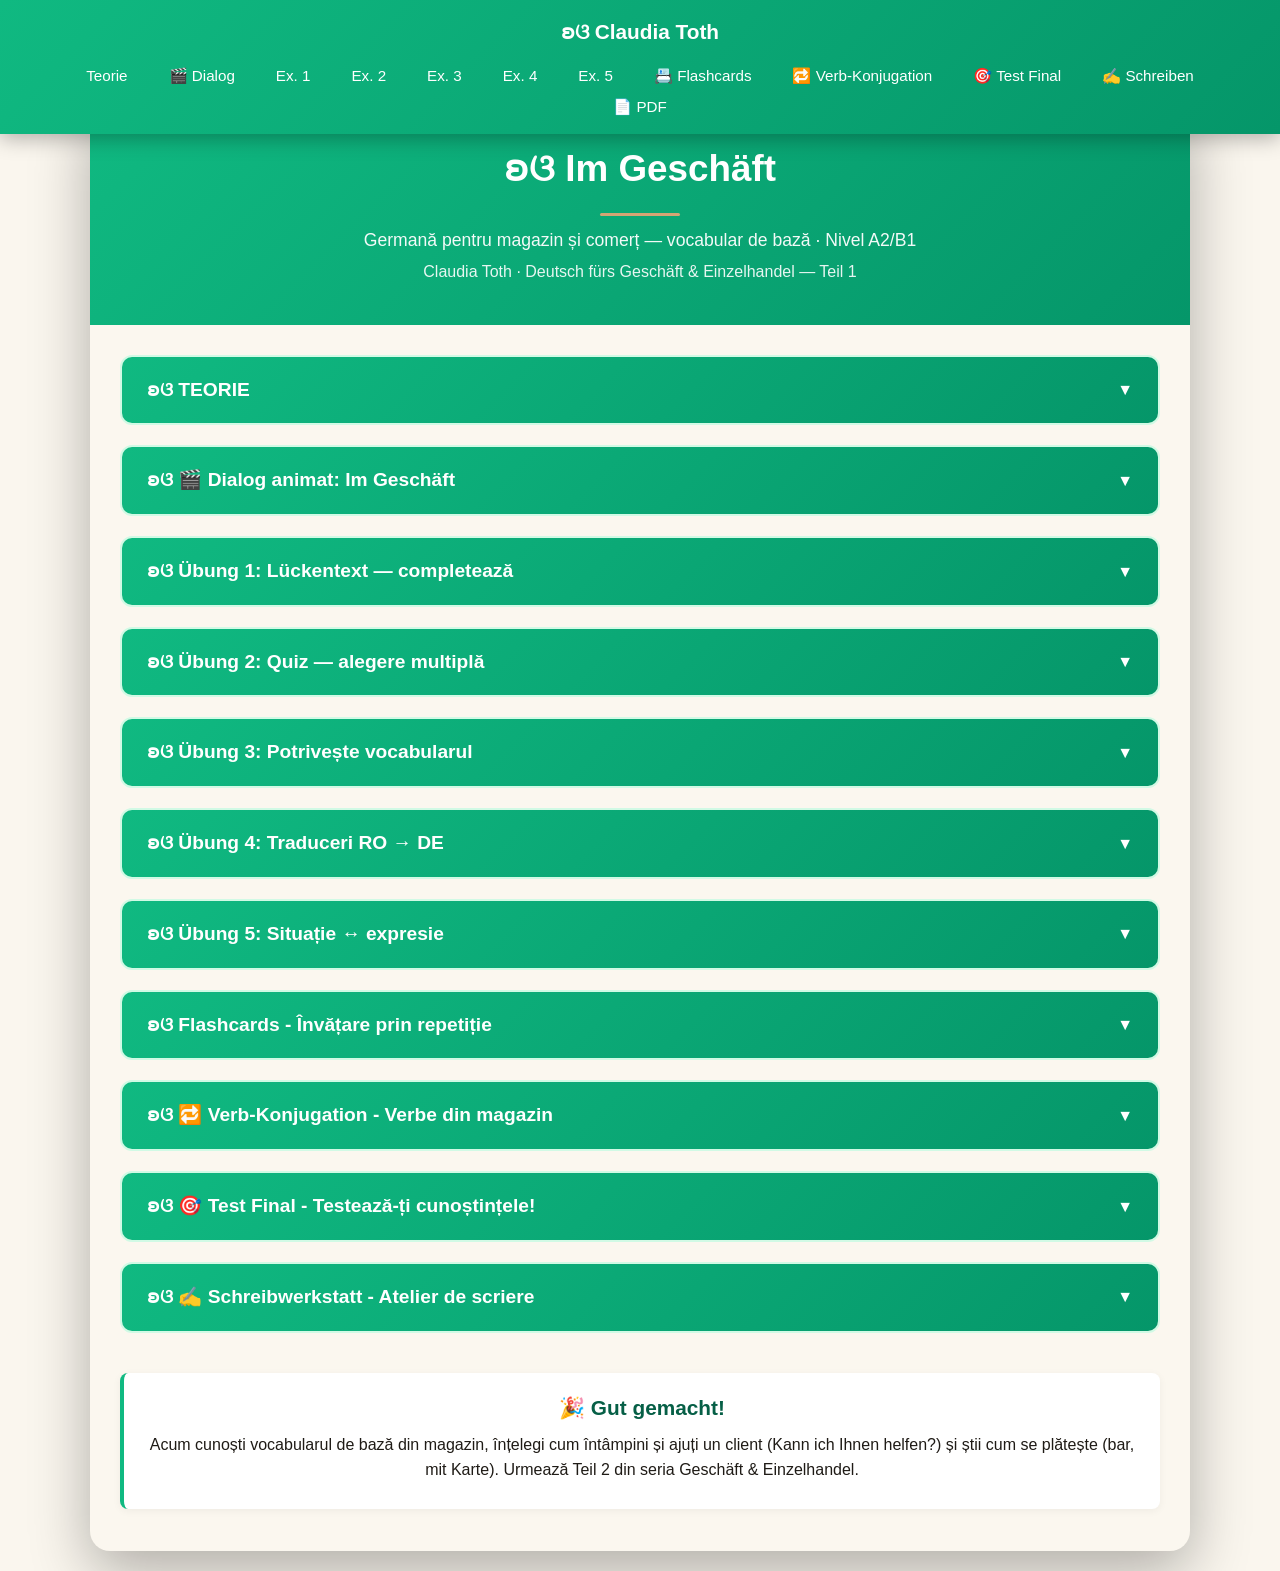
==== commit 5d7c6fd0: "Rebrand v2 culori: crem + auriu + emerald (mustar v1 eliminat) + PDF regenerat Co-Authored-By: Claud" ====
--- a/index.html
+++ b/index.html
@@ -116,7 +116,7 @@
                     <div class="exercise-instruction">
                         <strong>✍️ Sarcina de scriere:</strong> Scrie un text scurt (aprox. <strong>40-60 de cuvinte</strong>) despre o experiență la cumpărături într-un magazin german. Folosește <strong>minimum 6 cuvinte</strong> din lecție.
                     </div>
-                    <div class="theory-box" style="background:#f0fdf4;">
+                    <div class="theory-box" style="background:#FBF7EF;">
                         <h4>💡 Răspunde la întrebările (Leitfragen):</h4>
                         <ul style="margin:6px 0 0 18px; line-height:1.7;">
                             <li>🛒 <strong>Wo waren Sie?</strong> (Unde ai fost? — der Supermarkt, das Geschäft, der Laden)</li>
@@ -126,10 +126,10 @@
                             <li>🙂 <strong>Wie hat die Verkäuferin geholfen?</strong> (Cum te-a ajutat vânzătoarea? — Kann ich Ihnen helfen?)</li>
                         </ul>
                     </div>
-                    <div class="theory-box" style="background:#fffbeb; border-left:4px solid #f59e0b;">
+                    <div class="theory-box" style="background:#F5F0E8; border-left:4px solid #D4A574;">
                         <h4>📝 Model (ca să-ți fie mai ușor):</h4>
                         <p class="de" style="color:#065f46;"><em>Gestern war ich im Supermarkt. Ich habe Brot, Milch und Obst gekauft. Das Obst war im Angebot. An der Kasse habe ich mit Karte bezahlt. Der Zucker war leider ausverkauft. Die Verkäuferin war sehr nett und hat mir geholfen. Sie hat gesagt: „Morgen bekommen wir neue Ware."</em></p>
-                        <p class="ro" style="color:#6b7280; font-style:italic;">(Ieri am fost la supermarket. Am cumpărat pâine, lapte și fructe. Fructele erau la ofertă. La casă am plătit cu cardul. Zahărul era, din păcate, epuizat. Vânzătoarea a fost foarte amabilă și m-a ajutat. A spus: „Mâine primim marfă nouă.")</p>
+                        <p class="ro" style="color:#5A5147; font-style:italic;">(Ieri am fost la supermarket. Am cumpărat pâine, lapte și fructe. Fructele erau la ofertă. La casă am plătit cu cardul. Zahărul era, din păcate, epuizat. Vânzătoarea a fost foarte amabilă și m-a ajutat. A spus: „Mâine primim marfă nouă.")</p>
                     </div>
                     <div style="text-align:center; margin-top:22px;">
                         <p style="color:#047857; margin-bottom:14px; font-size:1rem;">Când ești gata, trimite-mi textul tău prin formular. Îl citesc și îți dau feedback personalizat. 🦋</p>
--- a/styles.css
+++ b/styles.css
@@ -11,12 +11,12 @@
 
 body {
     font-family: 'Segoe UI', Tahoma, Geneva, Verdana, sans-serif;
-    background: linear-gradient(135deg, #10b981 0%, #059669 100%);
+    background: #FAF6EE;
     line-height: 1.6;
     padding: 0;
     padding-top: 80px;
     min-height: 100vh;
-    color: #374151;
+    color: #1F1B16;
 }
 
 /* ============================================
@@ -75,7 +75,7 @@
 .container {
     max-width: 1100px;
     margin: 20px auto;
-    background: white;
+    background: #FBF7EF;
     border-radius: 20px;
     box-shadow: 0 20px 60px rgba(0,0,0,0.3);
     overflow: hidden;
@@ -150,7 +150,7 @@
 .section-content {
     display: none;
     padding: 25px;
-    background: #f0fdf4;
+    background: #FBF7EF;
 }
 
 .section-content.active {
@@ -236,7 +236,7 @@
     gap: 12px;
     margin-bottom: 18px;
     padding: 10px 14px;
-    background: #f0fdf4;
+    background: #FBF7EF;
     border-left: 4px solid #10b981;
     border-radius: 6px;
 }
@@ -313,7 +313,7 @@
 }
 
 .example-box .ro {
-    color: #6b7280;
+    color: #5A5147;
     font-size: 0.95rem;
     margin-top: 4px;
 }
@@ -347,7 +347,7 @@
 }
 
 .theory-table tr:nth-child(even) {
-    background: #f0fdf4;
+    background: #FBF7EF;
 }
 
 .theory-table .verb {
@@ -361,7 +361,7 @@
 }
 
 .theory-table .ro-text {
-    color: #6b7280;
+    color: #5A5147;
     font-style: italic;
     font-size: 0.95rem;
 }
@@ -370,12 +370,12 @@
    EXERCIȚII
    ============================================ */
 .exercise-instruction {
-    background: #fffbeb;
-    border-left: 4px solid #f59e0b;
+    background: #F5F0E8;
+    border-left: 4px solid #D4A574;
     padding: 12px 18px;
     margin-bottom: 18px;
     border-radius: 8px;
-    color: #78350f;
+    color: #5A5147;
 }
 
 .exercise-item {
@@ -413,7 +413,7 @@
 }
 
 .input-group label {
-    color: #374151;
+    color: #1F1B16;
     font-size: 1rem;
     line-height: 1.5;
 }
@@ -463,7 +463,7 @@
 }
 
 .mc-option:hover {
-    background: #f0fdf4;
+    background: #FBF7EF;
 }
 
 .mc-option input[type="radio"] {
@@ -545,12 +545,12 @@
 }
 
 .btn-reset {
-    background: #6b7280;
+    background: #5A5147;
     color: white;
 }
 
 .btn-reset:hover {
-    background: #4b5563;
+    background: #433d35;
     transform: translateY(-2px);
     box-shadow: 0 8px 20px rgba(107, 114, 128, 0.4);
 }
@@ -627,7 +627,7 @@
 
 .flashcard .ro {
     font-size: 1.2rem;
-    color: #6b7280;
+    color: #5A5147;
     font-style: italic;
     display: none;
 }
@@ -642,7 +642,7 @@
     bottom: 12px;
     left: 0;
     right: 0;
-    color: #9ca3af;
+    color: #8a8175;
     font-size: 0.85rem;
 }
 
@@ -776,8 +776,8 @@
         -webkit-overflow-scrolling: touch;
         max-width: 100%;
         scrollbar-width: thin;
-        scrollbar-color: #f59e0b #fef3c7;
-        background-image: linear-gradient(to right, transparent calc(100% - 32px), rgba(245, 158, 11, 0.28) 100%);
+        scrollbar-color: #D4A574 #F5F0E8;
+        background-image: linear-gradient(to right, transparent calc(100% - 32px), rgba(212, 165, 116, 0.28) 100%);
         background-attachment: local;
         background-repeat: no-repeat;
     }
@@ -788,12 +788,12 @@
     }
     .theory-table::-webkit-scrollbar-track,
     .grammar-table::-webkit-scrollbar-track {
-        background: #fef3c7;
+        background: #F5F0E8;
         border-radius: 3px;
     }
     .theory-table::-webkit-scrollbar-thumb,
     .grammar-table::-webkit-scrollbar-thumb {
-        background: #f59e0b;
+        background: #D4A574;
         border-radius: 3px;
     }
 
@@ -801,15 +801,15 @@
     .grammar-table::before {
         content: '👈 Glisează lateral pentru toate coloanele 👉';
         display: block;
-        background: #fef3c7;
-        color: #92400e;
+        background: #F5F0E8;
+        color: #5A5147;
         padding: 6px 10px;
         font-size: 0.72rem;
         text-align: center;
         font-style: italic;
         border-radius: 6px 6px 0 0;
         white-space: nowrap;
-        border-bottom: 1px solid #f59e0b;
+        border-bottom: 1px solid #D4A574;
         position: sticky;
         left: 0;
     }
@@ -828,14 +828,14 @@
    ============================================ */
 .ro-translation {
     display: inline-block;
-    color: #6b7280;
+    color: #5A5147;
     font-style: italic;
     font-size: 0.88rem;
     font-weight: normal;
     line-height: 1.4;
     margin-top: 4px;
     padding-left: 8px;
-    border-left: 2px solid #fcd34d;
+    border-left: 2px solid #D4A574;
 }
 
 /* ============================================
@@ -858,7 +858,7 @@
 }
 
 .test-intro p {
-    color: #374151;
+    color: #1F1B16;
     margin-bottom: 15px;
 }
 
@@ -872,7 +872,7 @@
 
 .test-info-list li {
     padding: 8px 0;
-    color: #374151;
+    color: #1F1B16;
 }
 
 .btn-large {
@@ -921,7 +921,7 @@
 
 /* Întrebarea curentă */
 .test-question {
-    background: #f0fdf4;
+    background: #FBF7EF;
     padding: 25px;
     border-radius: 10px;
     margin-bottom: 20px;
@@ -937,35 +937,35 @@
 
 .test-question-content {
     font-size: 1.15rem;
-    color: #374151;
+    color: #1F1B16;
     line-height: 1.8;
     margin-bottom: 12px;
 }
 
 .test-blank {
-    background: #fef3c7;
+    background: #F5F0E8;
     padding: 4px 16px;
     border-radius: 6px;
-    border: 2px dashed #f59e0b;
-    color: #78350f;
+    border: 2px dashed #D4A574;
+    color: #5A5147;
     font-weight: bold;
     margin-right: 8px;
 }
 
 .test-translation {
     display: block;
-    color: #6b7280;
+    color: #5A5147;
     font-style: italic;
     margin: 10px 0;
     font-size: 0.95rem;
 }
 
 .test-ro-text {
-    background: #fff7ed;
+    background: #F5F0E8;
     padding: 15px;
     border-radius: 8px;
-    border-left: 4px solid #f59e0b;
-    color: #78350f;
+    border-left: 4px solid #D4A574;
+    color: #5A5147;
     font-weight: 500;
 }
 
@@ -1002,7 +1002,7 @@
 
 .test-mc .mc-option:hover {
     border-color: #10b981;
-    background: #f0fdf4;
+    background: #FBF7EF;
 }
 
 /* Controale wizard */
@@ -1015,12 +1015,12 @@
 }
 
 .btn-secondary {
-    background: #6b7280;
+    background: #5A5147;
     color: white;
 }
 
 .btn-secondary:hover {
-    background: #4b5563;
+    background: #433d35;
     transform: translateY(-2px);
     box-shadow: 0 4px 12px rgba(107, 114, 128, 0.4);
 }
@@ -1034,13 +1034,13 @@
 
 /* Buton ÎNAPOI LA TEORIE */
 .btn-back {
-    background: linear-gradient(135deg, #6366f1 0%, #4f46e5 100%);
+    background: linear-gradient(135deg, #5A5147 0%, #433d35 100%);
     color: white;
 }
 
 .btn-back:hover {
     transform: translateY(-2px);
-    box-shadow: 0 8px 20px rgba(99, 102, 241, 0.4);
+    box-shadow: 0 8px 20px rgba(90, 81, 71, 0.4);
 }
 
 .test-back-top {
@@ -1117,7 +1117,7 @@
 
 /* Stats categorii */
 .test-stats {
-    background: #f0fdf4;
+    background: #FBF7EF;
     padding: 20px;
     border-radius: 10px;
     margin-bottom: 20px;
@@ -1137,7 +1137,7 @@
 .test-stats li {
     padding: 8px 0;
     border-bottom: 1px solid #d1fae5;
-    color: #374151;
+    color: #1F1B16;
 }
 
 .test-stats li:last-child {
@@ -1244,7 +1244,7 @@
 
 .dm-tile {
     padding: 10px 14px;
-    background: #f0fdf4;
+    background: #FBF7EF;
     border: 2px solid #d1fae5;
     border-radius: 8px;
     cursor: pointer;
@@ -1261,9 +1261,9 @@
 }
 
 .dm-tile.dm-selected {
-    background: #fef3c7;
-    border-color: #f59e0b;
-    color: #78350f;
+    background: #F5F0E8;
+    border-color: #D4A574;
+    color: #5A5147;
 }
 
 .dm-tile.dm-correct {
@@ -1285,11 +1285,11 @@
     text-align: center;
     margin-top: 12px;
     padding: 10px;
-    background: #fffbeb;
-    border-radius: 8px;
-    color: #78350f;
+    background: #F5F0E8;
+    border-radius: 8px;
+    color: #5A5147;
     font-weight: 600;
-    border-left: 4px solid #f59e0b;
+    border-left: 4px solid #D4A574;
 }
 
 @keyframes shake {
@@ -1315,7 +1315,7 @@
 
 .sort-tile {
     padding: 8px 14px;
-    background: #f0fdf4;
+    background: #FBF7EF;
     border: 2px solid #d1fae5;
     border-radius: 8px;
     cursor: pointer;
@@ -1331,9 +1331,9 @@
 }
 
 .sort-tile.sort-selected {
-    background: #fef3c7;
-    border-color: #f59e0b;
-    color: #78350f;
+    background: #F5F0E8;
+    border-color: #D4A574;
+    color: #5A5147;
 }
 
 .sort-tile.sort-wrong {
@@ -1369,7 +1369,7 @@
 
 .sort-col:hover {
     border-color: #10b981;
-    background: #f0fdf4;
+    background: #FBF7EF;
 }
 
 .sort-col-title {
@@ -1406,8 +1406,8 @@
 .satzbau-answer {
     min-height: 50px;
     padding: 12px;
-    background: #fffbeb;
-    border: 2px dashed #f59e0b;
+    background: #F5F0E8;
+    border: 2px dashed #D4A574;
     border-radius: 8px;
     margin: 8px 0;
     display: flex;
@@ -1417,7 +1417,7 @@
 }
 
 .satzbau-answer-placeholder {
-    color: #9ca3af;
+    color: #8a8175;
     font-style: italic;
     font-size: 0.95rem;
 }
@@ -1427,7 +1427,7 @@
     flex-wrap: wrap;
     gap: 8px;
     padding: 10px;
-    background: #f0fdf4;
+    background: #FBF7EF;
     border-radius: 8px;
     margin-top: 8px;
 }
@@ -1510,18 +1510,18 @@
     border-radius: 8px;
     cursor: pointer;
     transition: all 0.2s;
-    color: #374151;
+    color: #1F1B16;
 }
 
 .mistake-opt:hover {
     border-color: #10b981;
-    background: #f0fdf4;
+    background: #FBF7EF;
 }
 
 .mistake-opt.mistake-picked {
-    border-color: #f59e0b;
-    background: #fef3c7;
-    color: #78350f;
+    border-color: #D4A574;
+    background: #F5F0E8;
+    color: #5A5147;
     font-weight: 600;
 }
 
@@ -1560,7 +1560,7 @@
     size: A4;
     margin: 18mm 14mm 22mm 14mm;
     @bottom-left { content: "ʚଓ © 2026 Claudia Toth"; font-size: 9pt; color: #065f46; }
-    @bottom-right { content: "pag. " counter(page) " / " counter(pages); font-size: 9pt; color: #6b7280; }
+    @bottom-right { content: "pag. " counter(page) " / " counter(pages); font-size: 9pt; color: #5A5147; }
 }
 
 @media print {
@@ -1628,7 +1628,7 @@
 }
 .cast-card .detail {
     font-size: 0.65rem;
-    color: #6b7280;
+    color: #5A5147;
     line-height: 1.2;
     margin-top: 2px;
 }
@@ -1640,8 +1640,8 @@
 /* Avatar 44×56px (NU dimensiune nativă!) — adăugat în template 28 mai 2026 */
 /* după bug raportat de Claudia pe A2 L2 (andreeas-diplom) */
 .andreea-note {
-    background: #fffbeb;
-    border-left: 4px solid #f59e0b;
+    background: #F5F0E8;
+    border-left: 4px solid #D4A574;
     border-radius: 0 8px 8px 0;
     padding: 12px 16px;
     margin: 14px 0;
@@ -1660,7 +1660,7 @@
 }
 .andreea-note-content .speaker {
     font-weight: 700;
-    color: #92400e;
+    color: #5A5147;
     font-size: 0.85rem;
     margin-bottom: 4px;
 }
@@ -1668,7 +1668,7 @@
     content: "💚 ";
 }
 .andreea-note-content .text {
-    color: #78350f;
+    color: #5A5147;
     font-size: 0.92rem;
     font-style: italic;
     line-height: 1.55;
@@ -1703,7 +1703,7 @@
     border-bottom: none;
 }
 .grammar-table tr:nth-child(even) {
-    background: #f0fdf4;
+    background: #FBF7EF;
 }
 
 /* ===== REGULA 14 PATCH â€” touch scroll mobile (fix raportat 31 mai 2026) ===== */
@@ -1729,8 +1729,8 @@
    DIALOG ANIMAT (motor Pflege) — Andreea ↔ Annette
    ============================================ */
 .animated-dialog { background: white; border-radius: 16px; padding: 20px; margin: 16px 0; box-shadow: 0 4px 18px rgba(6, 95, 70, 0.1); }
-.dialog-context { background: #f0fdf4; border-left: 4px solid #10b981; padding: 10px 14px; border-radius: 6px; color: #065f46; font-size: 0.9rem; margin-bottom: 18px; }
-.stage-container { background: linear-gradient(135deg, #f0fdf4 0%, #ecfdf5 100%); border-radius: 12px; padding: 24px 16px; margin: 14px 0; }
+.dialog-context { background: #FBF7EF; border-left: 4px solid #10b981; padding: 10px 14px; border-radius: 6px; color: #065f46; font-size: 0.9rem; margin-bottom: 18px; }
+.stage-container { background: linear-gradient(135deg, #FBF7EF 0%, #ecfdf5 100%); border-radius: 12px; padding: 24px 16px; margin: 14px 0; }
 .stage { display: grid; grid-template-columns: 1fr 1fr; gap: 24px; align-items: start; }
 .character-wrapper { display: flex; flex-direction: column; align-items: center; position: relative; transition: all 0.3s; opacity: 0.55; }
 .character-wrapper.speaking { opacity: 1; transform: scale(1.05); }
@@ -1746,7 +1746,7 @@
 .speech-bubble .bubble-de, .speech-bubble .bubble-ro { transition: opacity 0.18s ease; }
 .speech-bubble.text-fading .bubble-de, .speech-bubble.text-fading .bubble-ro { opacity: 0.15; }
 .bubble-de { color: #065f46; font-weight: 600; font-size: 0.95rem; margin-bottom: 6px; line-height: 1.4; }
-.bubble-ro { color: #6b7280; font-style: italic; font-size: 0.85rem; line-height: 1.4; }
+.bubble-ro { color: #5A5147; font-style: italic; font-size: 0.85rem; line-height: 1.4; }
 .dialog-controls { display: flex; justify-content: center; gap: 10px; margin: 16px 0 10px; flex-wrap: wrap; }
 .btn-dialog { background: linear-gradient(135deg, #10b981 0%, #059669 100%); color: white; border: none; padding: 10px 18px; border-radius: 8px; cursor: pointer; font-size: 0.92rem; font-weight: 600; transition: all 0.2s; font-family: inherit; }
 .btn-dialog:hover:not(:disabled) { transform: translateY(-2px); box-shadow: 0 4px 12px rgba(16, 185, 129, 0.3); }
@@ -1755,20 +1755,20 @@
 .progress-bar { height: 8px; background: #e5e7eb; border-radius: 4px; overflow: hidden; margin-bottom: 6px; }
 .progress-fill { height: 100%; background: linear-gradient(135deg, #10b981 0%, #059669 100%); transition: width 0.3s ease-out; width: 0%; }
 .progress-text { color: #065f46; font-size: 0.85rem; font-weight: 600; }
-.transcript-details { margin-top: 16px; background: #f0fdf4; border-radius: 8px; padding: 10px 14px; }
+.transcript-details { margin-top: 16px; background: #FBF7EF; border-radius: 8px; padding: 10px 14px; }
 .transcript-details summary { color: #065f46; font-weight: 600; cursor: pointer; padding: 4px 0; }
 .transcript-list { margin-top: 10px; }
 .reply-item { background: white; border-left: 4px solid #d1d5db; padding: 10px 12px; border-radius: 6px; margin-bottom: 8px; transition: all 0.3s; }
-.reply-item.active { border-left-color: #10b981; background: #f0fdf4; transform: translateX(4px); }
+.reply-item.active { border-left-color: #10b981; background: #FBF7EF; transform: translateX(4px); }
 .reply-header { display: flex; align-items: center; gap: 10px; margin-bottom: 6px; }
-.reply-num { color: #6b7280; font-size: 0.85rem; font-weight: 700; }
+.reply-num { color: #5A5147; font-size: 0.85rem; font-weight: 700; }
 .reply-speaker { color: #065f46; font-weight: 600; font-size: 0.88rem; flex: 1; }
 .speaker-andreea { color: #047857; }
 .speaker-annette { color: #a21caf; }
 .btn-replay-reply { background: #ecfdf5; border: 1px solid #10b981; color: #065f46; border-radius: 6px; padding: 3px 8px; cursor: pointer; font-size: 0.8rem; }
 .btn-replay-reply:hover { background: #d1fae5; }
 .reply-de { color: #065f46; font-weight: 600; font-size: 0.92rem; line-height: 1.45; }
-.reply-ro { color: #6b7280; font-style: italic; font-size: 0.85rem; margin-top: 2px; }
+.reply-ro { color: #5A5147; font-style: italic; font-size: 0.85rem; margin-top: 2px; }
 @media (max-width: 768px) {
     .stage { grid-template-columns: 1fr; gap: 32px; }
 }
@@ -1782,5 +1782,17 @@
 .speaker-keller { color: #4338ca; }
 
 /* ===== Frau Wagner — avatar emoji (vânzătoare) ===== */
-.wagner-avatar { background: linear-gradient(135deg, #fef3c7 0%, #fde68a 100%); font-size: 44px; }
-.speaker-wagner { color: #b45309; }+.wagner-avatar { background: linear-gradient(135deg, #F5F0E8 0%, #fde68a 100%); font-size: 44px; }
+.speaker-wagner { color: #b45309; }
+
+/* ===== BRAND v2 — linie aurie 80x3px sub h1 (rebrand iunie 2026) ===== */
+.header h1 { position: relative; }
+.header h1::after {
+    content: "";
+    display: block;
+    width: 80px;
+    height: 3px;
+    background: #D4A574;
+    margin: 14px auto 0;
+    border-radius: 2px;
+}
